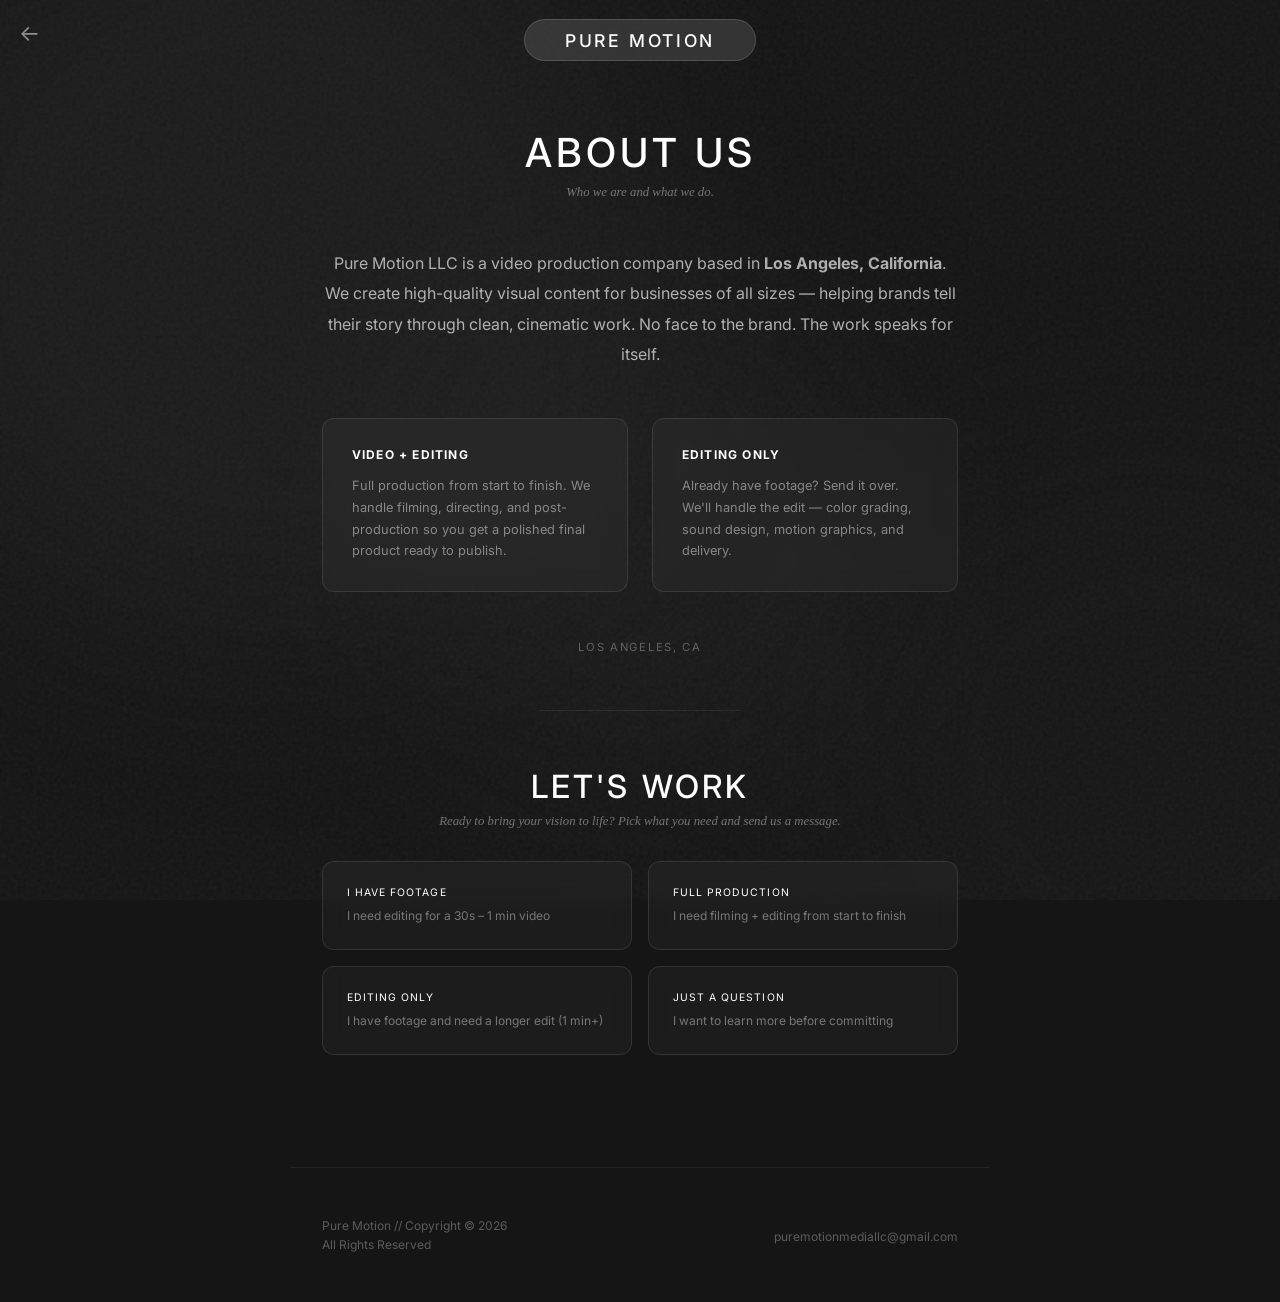
==== about.html @ b1460742 "Add about page, remove about/contact from gallery - New about.html with About Us + Let's Work sectio" ====
<!DOCTYPE html>
<html lang="en">
<head>
    <meta charset="UTF-8">
    <meta name="viewport" content="width=device-width, initial-scale=1.0">
    <title>Pure Motion — About</title>
    <link rel="preconnect" href="https://fonts.googleapis.com">
    <link rel="preconnect" href="https://fonts.gstatic.com" crossorigin>
    <link href="https://fonts.googleapis.com/css2?family=Inter:wght@400;700;900&display=swap" rel="stylesheet">
    <link href="https://db.onlinewebfonts.com/c/adc95a3d6316f059dc4ede675a366f7e?family=Owners+XWide" rel="stylesheet">
    <style>
        * { margin: 0; padding: 0; box-sizing: border-box; }

        html {
            overflow-y: scroll;
            overflow-x: hidden;
            scroll-behavior: smooth;
        }

        body {
            font-family: 'Inter', -apple-system, sans-serif;
            background: #151515;
            color: #fff;
        }

        /* Background layer */
        .bg-layer {
            position: fixed;
            top: 0; left: 0;
            width: 100%; height: 100%;
            z-index: 0;
            background: #151515;
        }

        .bg-noise {
            position: fixed;
            top: 0; left: 0;
            width: 100%; height: 100%;
            z-index: 0;
            pointer-events: none;
            background: url("data:image/svg+xml,%3Csvg viewBox='0 0 256 256' xmlns='http://www.w3.org/2000/svg'%3E%3Cfilter id='noise'%3E%3CfeTurbulence type='fractalNoise' baseFrequency='0.9' numOctaves='4' stitchTiles='stitch'/%3E%3C/filter%3E%3Crect width='100%25' height='100%25' filter='url(%23noise)' opacity='0.05'/%3E%3C/svg%3E");
        }

        .bg-blobs {
            position: fixed;
            top: 0; left: 0;
            width: 100%; height: 100%;
            z-index: 0;
            pointer-events: none;
            overflow: hidden;
        }

        .blob {
            position: absolute;
            border-radius: 50%;
            filter: blur(100px);
        }

        .blob-1 {
            width: 60vw; height: 60vw;
            top: -15%; left: -10%;
            background: #2a2a2a;
            opacity: 0.35;
        }

        .blob-2 {
            width: 50vw; height: 50vw;
            bottom: -20%; right: -15%;
            background: #1f1f1f;
            opacity: 0.25;
        }

        .blob-3 {
            width: 40vw; height: 40vw;
            top: 30%; left: 50%;
            transform: translateX(-50%);
            background: #333333;
            opacity: 0.2;
        }

        /* Back arrow */
        .back-arrow {
            position: fixed;
            top: 1.2rem;
            left: 1.2rem;
            z-index: 200;
            color: #fff;
            text-decoration: none;
            font-size: 1.4rem;
            opacity: 0.5;
            transition: opacity 0.3s;
        }

        .back-arrow:hover {
            opacity: 1;
        }

        /* Logo bar */
        .logo-bar {
            position: fixed;
            top: 0; left: 0;
            width: 100%;
            z-index: 100;
            display: flex;
            justify-content: center;
            align-items: center;
            padding: 1.2rem 1.2rem;
        }

        .logo-pill {
            background: rgba(255, 255, 255, 0.12);
            backdrop-filter: blur(20px);
            -webkit-backdrop-filter: blur(20px);
            border: 1px solid rgba(255, 255, 255, 0.15);
            border-radius: 50px;
            padding: 0.6rem 2.5rem;
        }

        .logo-text {
            font-family: 'Owners XWide', 'Inter', sans-serif;
            font-size: 1.1rem;
            font-weight: 500;
            letter-spacing: 0.15em;
            color: #fff;
            text-decoration: none;
        }

        /* Content */
        .content {
            position: relative;
            z-index: 1;
            max-width: 700px;
            margin: 0 auto;
            padding: 8rem 2rem 4rem;
        }

        .page-title {
            font-family: 'Owners XWide', 'Inter', sans-serif;
            font-size: clamp(1.5rem, 4vw, 2.5rem);
            font-weight: 500;
            letter-spacing: 0.1em;
            text-align: center;
            margin-bottom: 0.5rem;
        }

        .page-subtitle {
            font-family: 'Times New Roman', serif;
            font-style: italic;
            font-size: 0.8rem;
            opacity: 0.4;
            text-align: center;
            margin-bottom: 3rem;
        }

        .about-text {
            font-family: 'Inter', sans-serif;
            font-size: clamp(0.9rem, 1.5vw, 1rem);
            line-height: 1.9;
            opacity: 0.65;
            text-align: center;
            margin-bottom: 3rem;
        }

        .about-text strong {
            opacity: 1;
            color: #fff;
        }

        /* Services */
        .services-grid {
            display: flex;
            gap: 1.5rem;
            justify-content: center;
            margin-bottom: 3rem;
        }

        .service-card {
            flex: 1;
            max-width: 320px;
            padding: 1.8rem;
            border: 1px solid rgba(255, 255, 255, 0.1);
            border-radius: 12px;
            background: rgba(255, 255, 255, 0.03);
            backdrop-filter: blur(10px);
            -webkit-backdrop-filter: blur(10px);
            transition: border-color 0.3s ease, transform 0.3s ease;
        }

        .service-card:hover {
            border-color: rgba(255, 255, 255, 0.25);
            transform: translateY(-3px);
        }

        .service-card h3 {
            font-family: 'Owners XWide', 'Inter', sans-serif;
            font-size: 0.75rem;
            letter-spacing: 0.1em;
            margin-bottom: 0.8rem;
        }

        .service-card p {
            font-family: 'Inter', sans-serif;
            font-size: 0.8rem;
            line-height: 1.7;
            opacity: 0.45;
        }

        .location {
            font-family: 'Inter', sans-serif;
            font-size: 0.7rem;
            letter-spacing: 0.15em;
            text-transform: uppercase;
            opacity: 0.3;
            text-align: center;
            margin-bottom: 3.5rem;
        }

        /* Divider */
        .divider {
            height: 1px;
            background: rgba(255, 255, 255, 0.08);
            margin: 0 auto 3.5rem;
            max-width: 200px;
        }

        /* Let's Work section */
        .work-title {
            font-family: 'Owners XWide', 'Inter', sans-serif;
            font-size: clamp(1.3rem, 3vw, 2rem);
            font-weight: 500;
            letter-spacing: 0.1em;
            text-align: center;
            margin-bottom: 0.5rem;
        }

        .work-subtitle {
            font-family: 'Times New Roman', serif;
            font-style: italic;
            font-size: 0.8rem;
            opacity: 0.4;
            text-align: center;
            margin-bottom: 2rem;
        }

        .contact-options {
            display: grid;
            grid-template-columns: 1fr 1fr;
            gap: 1rem;
            margin-bottom: 3rem;
        }

        .contact-option {
            background: rgba(255, 255, 255, 0.03);
            border: 1px solid rgba(255, 255, 255, 0.1);
            border-radius: 12px;
            padding: 1.5rem;
            cursor: pointer;
            text-align: left;
            color: #fff;
            backdrop-filter: blur(10px);
            -webkit-backdrop-filter: blur(10px);
            transition: border-color 0.3s ease, background 0.3s ease, transform 0.3s ease;
        }

        .contact-option:hover {
            border-color: rgba(255, 255, 255, 0.3);
            background: rgba(255, 255, 255, 0.06);
            transform: translateY(-2px);
        }

        .option-title {
            display: block;
            font-family: 'Owners XWide', 'Inter', sans-serif;
            font-size: 0.65rem;
            letter-spacing: 0.1em;
            margin-bottom: 0.5rem;
        }

        .option-desc {
            display: block;
            font-family: 'Inter', sans-serif;
            font-size: 0.75rem;
            opacity: 0.4;
            line-height: 1.5;
        }

        /* Footer */
        .footer {
            position: relative;
            z-index: 1;
            padding: 3rem 2rem;
            border-top: 1px solid rgba(255, 255, 255, 0.06);
            display: flex;
            justify-content: space-between;
            align-items: center;
            max-width: 700px;
            margin: 0 auto;
        }

        .footer p {
            font-size: 0.75rem;
            opacity: 0.3;
            line-height: 1.6;
        }

        .footer-email {
            font-size: 0.75rem;
            color: #fff;
            opacity: 0.3;
            text-decoration: none;
            transition: opacity 0.3s;
        }

        .footer-email:hover {
            opacity: 0.7;
        }

        /* Mobile */
        @media (max-width: 768px) {
            .services-grid {
                flex-direction: column;
                align-items: center;
            }

            .service-card {
                max-width: 100%;
                width: 100%;
            }

            .contact-options {
                grid-template-columns: 1fr;
            }

            .logo-text { font-size: 0.9rem; }
            .logo-pill { padding: 0.5rem 1.8rem; }

            .footer {
                flex-direction: column;
                text-align: center;
                gap: 1rem;
            }
        }
    </style>
</head>
<body>

    <!-- Background -->
    <div class="bg-layer"></div>
    <div class="bg-blobs">
        <div class="blob blob-1"></div>
        <div class="blob blob-2"></div>
        <div class="blob blob-3"></div>
    </div>
    <div class="bg-noise"></div>

    <!-- Back arrow -->
    <a href="index.html" class="back-arrow">&larr;</a>

    <!-- Logo -->
    <div class="logo-bar">
        <a href="index.html" class="logo-pill" style="text-decoration:none;">
            <span class="logo-text">PURE MOTION</span>
        </a>
    </div>

    <!-- Content -->
    <div class="content">
        <h1 class="page-title">ABOUT US</h1>
        <p class="page-subtitle">Who we are and what we do.</p>

        <p class="about-text">Pure Motion LLC is a video production company based in <strong>Los Angeles, California</strong>. We create high-quality visual content for businesses of all sizes — helping brands tell their story through clean, cinematic work. No face to the brand. The work speaks for itself.</p>

        <div class="services-grid">
            <div class="service-card">
                <h3>VIDEO + EDITING</h3>
                <p>Full production from start to finish. We handle filming, directing, and post-production so you get a polished final product ready to publish.</p>
            </div>
            <div class="service-card">
                <h3>EDITING ONLY</h3>
                <p>Already have footage? Send it over. We'll handle the edit — color grading, sound design, motion graphics, and delivery.</p>
            </div>
        </div>

        <p class="location">Los Angeles, CA</p>

        <div class="divider"></div>

        <h2 class="work-title">LET'S WORK</h2>
        <p class="work-subtitle">Ready to bring your vision to life? Pick what you need and send us a message.</p>

        <div class="contact-options">
            <button class="contact-option" onclick="window.location.href='mailto:puremotionmediallc@gmail.com?subject=Editing Quote – 30s to 1 min video&body=Hi Pure Motion,%0D%0A%0D%0AI have footage and I\'d like a quote for a 30-second to 1-minute video edit.%0D%0A%0D%0AHere are some details:%0D%0A- Type of project: %0D%0A- Turnaround needed: %0D%0A- Any references or style in mind: %0D%0A%0D%0AThanks!'">
                <span class="option-title">I HAVE FOOTAGE</span>
                <span class="option-desc">I need editing for a 30s – 1 min video</span>
            </button>

            <button class="contact-option" onclick="window.location.href='mailto:puremotionmediallc@gmail.com?subject=Full Video Production Inquiry&body=Hi Pure Motion,%0D%0A%0D%0AI\'m interested in full video production (filming + editing).%0D%0A%0D%0AHere are some details:%0D%0A- Type of project: %0D%0A- Location: %0D%0A- Estimated length: %0D%0A- Budget range: %0D%0A%0D%0AThanks!'">
                <span class="option-title">FULL PRODUCTION</span>
                <span class="option-desc">I need filming + editing from start to finish</span>
            </button>

            <button class="contact-option" onclick="window.location.href='mailto:puremotionmediallc@gmail.com?subject=Editing Only – Longer Project&body=Hi Pure Motion,%0D%0A%0D%0AI have footage and need editing for a longer project (1 min+).%0D%0A%0D%0AHere are some details:%0D%0A- Type of project: %0D%0A- Estimated final length: %0D%0A- Amount of raw footage: %0D%0A- Turnaround needed: %0D%0A%0D%0AThanks!'">
                <span class="option-title">EDITING ONLY</span>
                <span class="option-desc">I have footage and need a longer edit (1 min+)</span>
            </button>

            <button class="contact-option" onclick="window.location.href='mailto:puremotionmediallc@gmail.com?subject=General Inquiry&body=Hi Pure Motion,%0D%0A%0D%0AI have a question about your services.%0D%0A%0D%0A'">
                <span class="option-title">JUST A QUESTION</span>
                <span class="option-desc">I want to learn more before committing</span>
            </button>
        </div>
    </div>

    <!-- Footer -->
    <footer class="footer">
        <div>
            <p>Pure Motion // Copyright &copy; 2026</p>
            <p>All Rights Reserved</p>
        </div>
        <div>
            <a href="mailto:puremotionmediallc@gmail.com" class="footer-email">puremotionmediallc@gmail.com</a>
        </div>
    </footer>

</body>
</html>
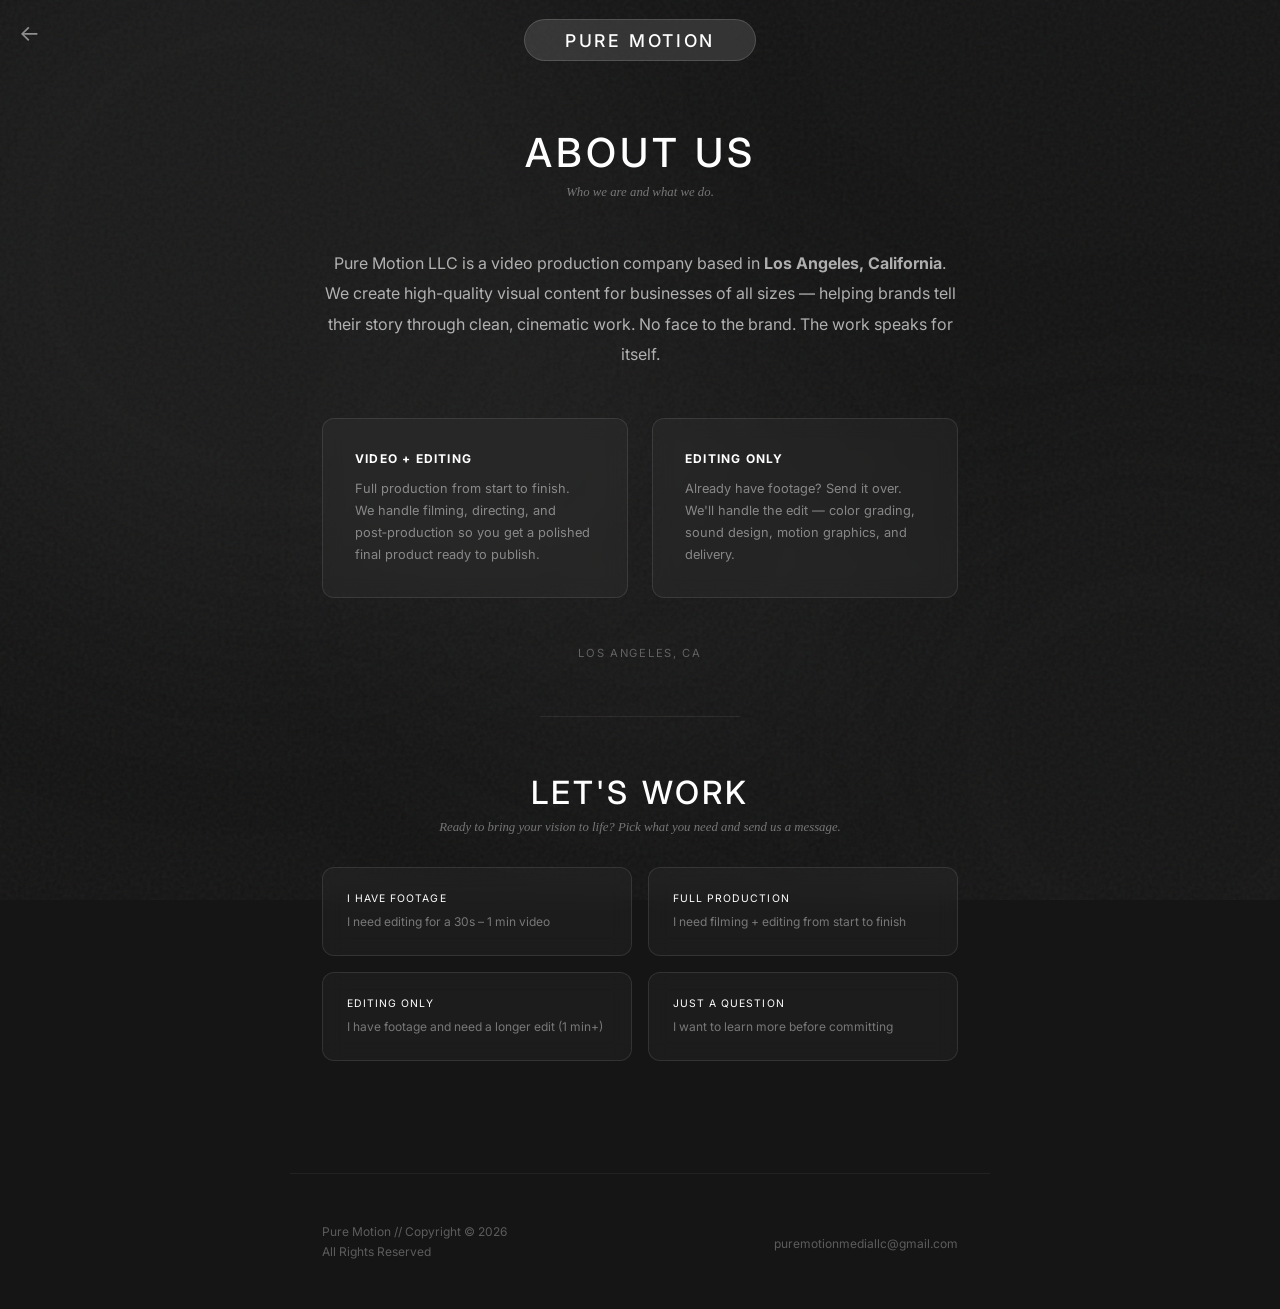
==== commit d67efb47: "Add Vanta.js dots background to homepage, improve gallery back arrow visibility Co-Authored-By: Clau" ====
--- a/about.html
+++ b/about.html
@@ -176,8 +176,8 @@
 
         .service-card {
             flex: 1;
-            max-width: 320px;
-            padding: 1.8rem;
+            max-width: 380px;
+            padding: 2rem;
             border: 1px solid rgba(255, 255, 255, 0.1);
             border-radius: 12px;
             background: rgba(255, 255, 255, 0.03);
@@ -373,7 +373,7 @@
         <div class="services-grid">
             <div class="service-card">
                 <h3>VIDEO + EDITING</h3>
-                <p>Full production from start to finish. We handle filming, directing, and post-production so you get a polished final product ready to publish.</p>
+                <p>Full production from start to finish.<br>We handle filming, directing, and post&#8209;production so you get a polished final product ready to publish.</p>
             </div>
             <div class="service-card">
                 <h3>EDITING ONLY</h3>
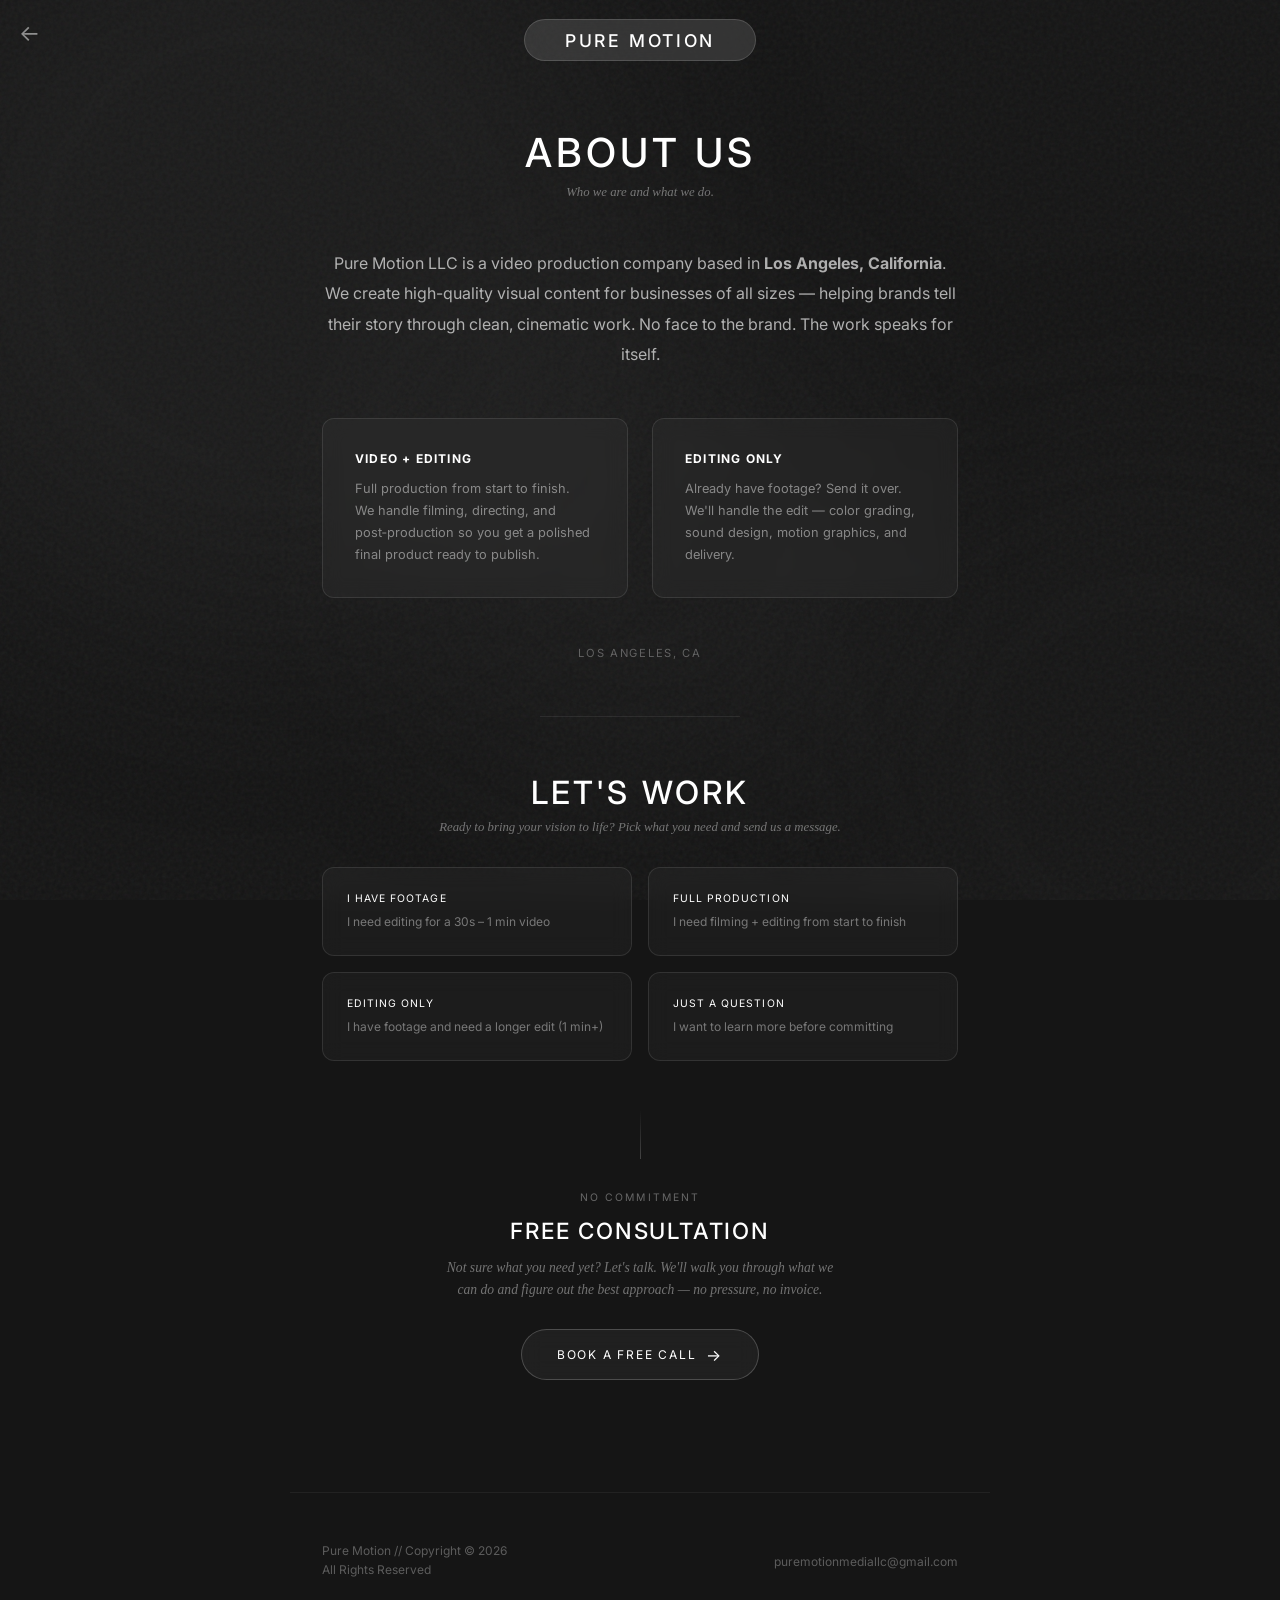
==== commit b6e7a5bc: "Add free consultation section to about page Co-Authored-By: Claude Opus 4.6 (1M context) <noreply@an" ====
--- a/about.html
+++ b/about.html
@@ -340,6 +340,81 @@
                 gap: 1rem;
             }
         }
+
+        /* Free Consultation */
+        .consult-section {
+            text-align: center;
+            margin-bottom: 3rem;
+        }
+
+        .consult-divider {
+            width: 1px;
+            height: 50px;
+            background: linear-gradient(to bottom, transparent, rgba(255,255,255,0.2));
+            margin: 0 auto 2rem;
+        }
+
+        .consult-label {
+            font-family: 'Inter', sans-serif;
+            font-size: 0.65rem;
+            letter-spacing: 0.2em;
+            text-transform: uppercase;
+            opacity: 0.35;
+            margin-bottom: 0.8rem;
+        }
+
+        .consult-title {
+            font-family: 'Owners XWide', 'Inter', sans-serif;
+            font-size: clamp(1rem, 2.5vw, 1.4rem);
+            font-weight: 500;
+            letter-spacing: 0.08em;
+            margin-bottom: 0.8rem;
+        }
+
+        .consult-desc {
+            font-family: 'Times New Roman', serif;
+            font-style: italic;
+            font-size: 0.85rem;
+            opacity: 0.4;
+            max-width: 400px;
+            margin: 0 auto 1.8rem;
+            line-height: 1.6;
+        }
+
+        .consult-btn {
+            display: inline-flex;
+            align-items: center;
+            gap: 0.6rem;
+            font-family: 'Owners XWide', 'Inter', sans-serif;
+            font-size: 0.75rem;
+            letter-spacing: 0.15em;
+            text-transform: uppercase;
+            color: #fff;
+            text-decoration: none;
+            padding: 0.9rem 2.2rem;
+            border: 1px solid rgba(255,255,255,0.2);
+            border-radius: 50px;
+            background: rgba(255,255,255,0.05);
+            backdrop-filter: blur(10px);
+            -webkit-backdrop-filter: blur(10px);
+            transition: all 0.4s ease;
+            cursor: pointer;
+        }
+
+        .consult-btn:hover {
+            background: rgba(255,255,255,0.12);
+            border-color: rgba(255,255,255,0.4);
+            transform: translateY(-2px);
+        }
+
+        .consult-btn .arrow {
+            font-size: 1rem;
+            transition: transform 0.3s ease;
+        }
+
+        .consult-btn:hover .arrow {
+            transform: translateX(4px);
+        }
     </style>
 </head>
 <body>
@@ -409,6 +484,15 @@
                 <span class="option-desc">I want to learn more before committing</span>
             </button>
         </div>
+
+        <!-- Free Consultation -->
+        <div class="consult-section">
+            <div class="consult-divider"></div>
+            <p class="consult-label">No commitment</p>
+            <h2 class="consult-title">FREE CONSULTATION</h2>
+            <p class="consult-desc">Not sure what you need yet? Let's talk. We'll walk you through what we can do and figure out the best approach — no pressure, no invoice.</p>
+            <a href="mailto:puremotionmediallc@gmail.com?subject=Free Consultation Request&body=Hi Pure Motion,%0D%0A%0D%0AI'd like to set up a free consultation.%0D%0A%0D%0AHere's a little about what I'm looking for:%0D%0A%0D%0A" class="consult-btn">Book a Free Call <span class="arrow">&rarr;</span></a>
+        </div>
     </div>
 
     <!-- Footer -->
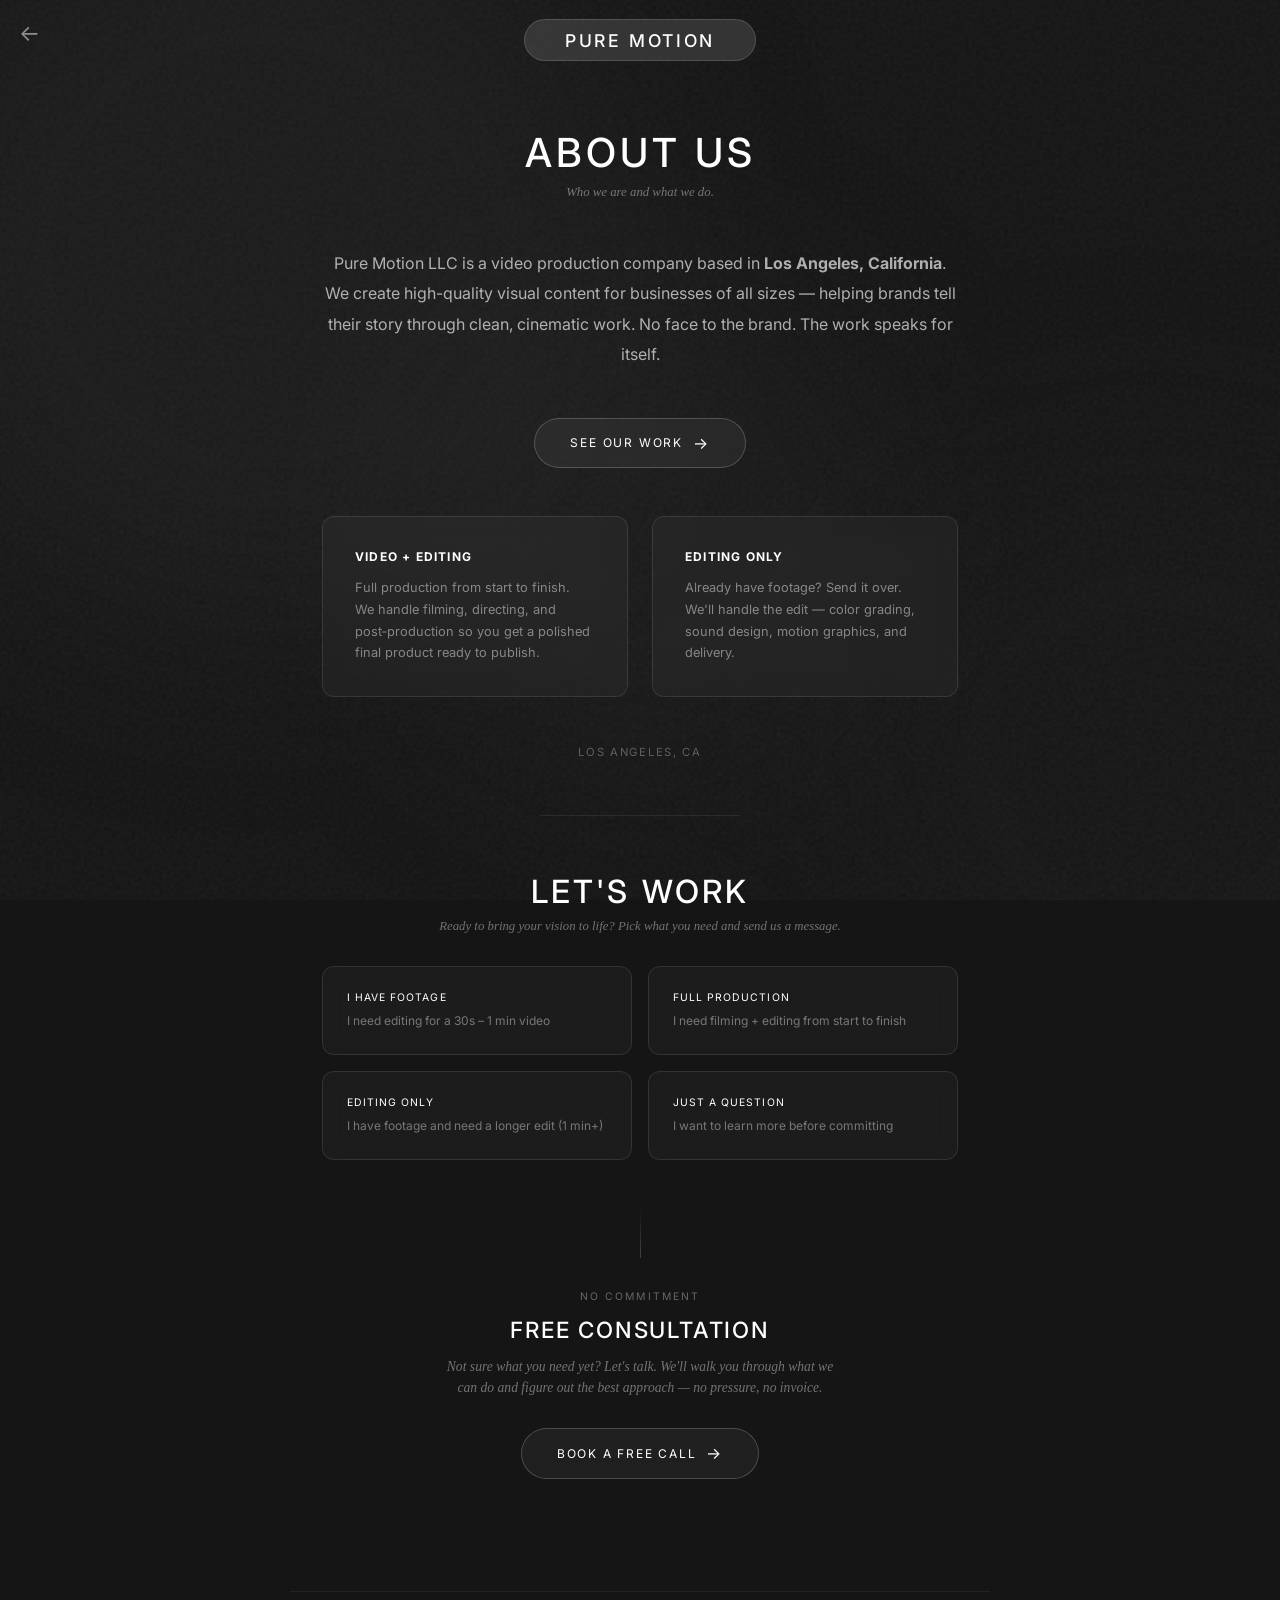
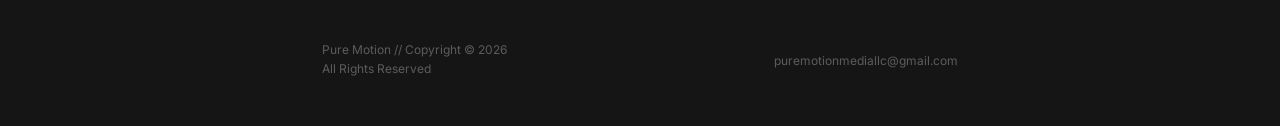
==== commit 55cd0d91: "Add See Our Work gallery link to about page" ====
--- a/about.html
+++ b/about.html
@@ -445,6 +445,10 @@
 
         <p class="about-text">Pure Motion LLC is a video production company based in <strong>Los Angeles, California</strong>. We create high-quality visual content for businesses of all sizes — helping brands tell their story through clean, cinematic work. No face to the brand. The work speaks for itself.</p>
 
+        <div style="text-align:center; margin-bottom:3rem;">
+            <a href="gallery.html" style="display:inline-flex; align-items:center; gap:0.6rem; font-family:'Owners XWide','Inter',sans-serif; font-size:0.75rem; letter-spacing:0.15em; text-transform:uppercase; color:#fff; text-decoration:none; padding:0.9rem 2.2rem; border:1px solid rgba(255,255,255,0.2); border-radius:50px; background:rgba(255,255,255,0.05); backdrop-filter:blur(10px); -webkit-backdrop-filter:blur(10px); transition:all 0.4s ease;">SEE OUR WORK <span style="font-size:1rem; transition:transform 0.3s ease;">&rarr;</span></a>
+        </div>
+
         <div class="services-grid">
             <div class="service-card">
                 <h3>VIDEO + EDITING</h3>
